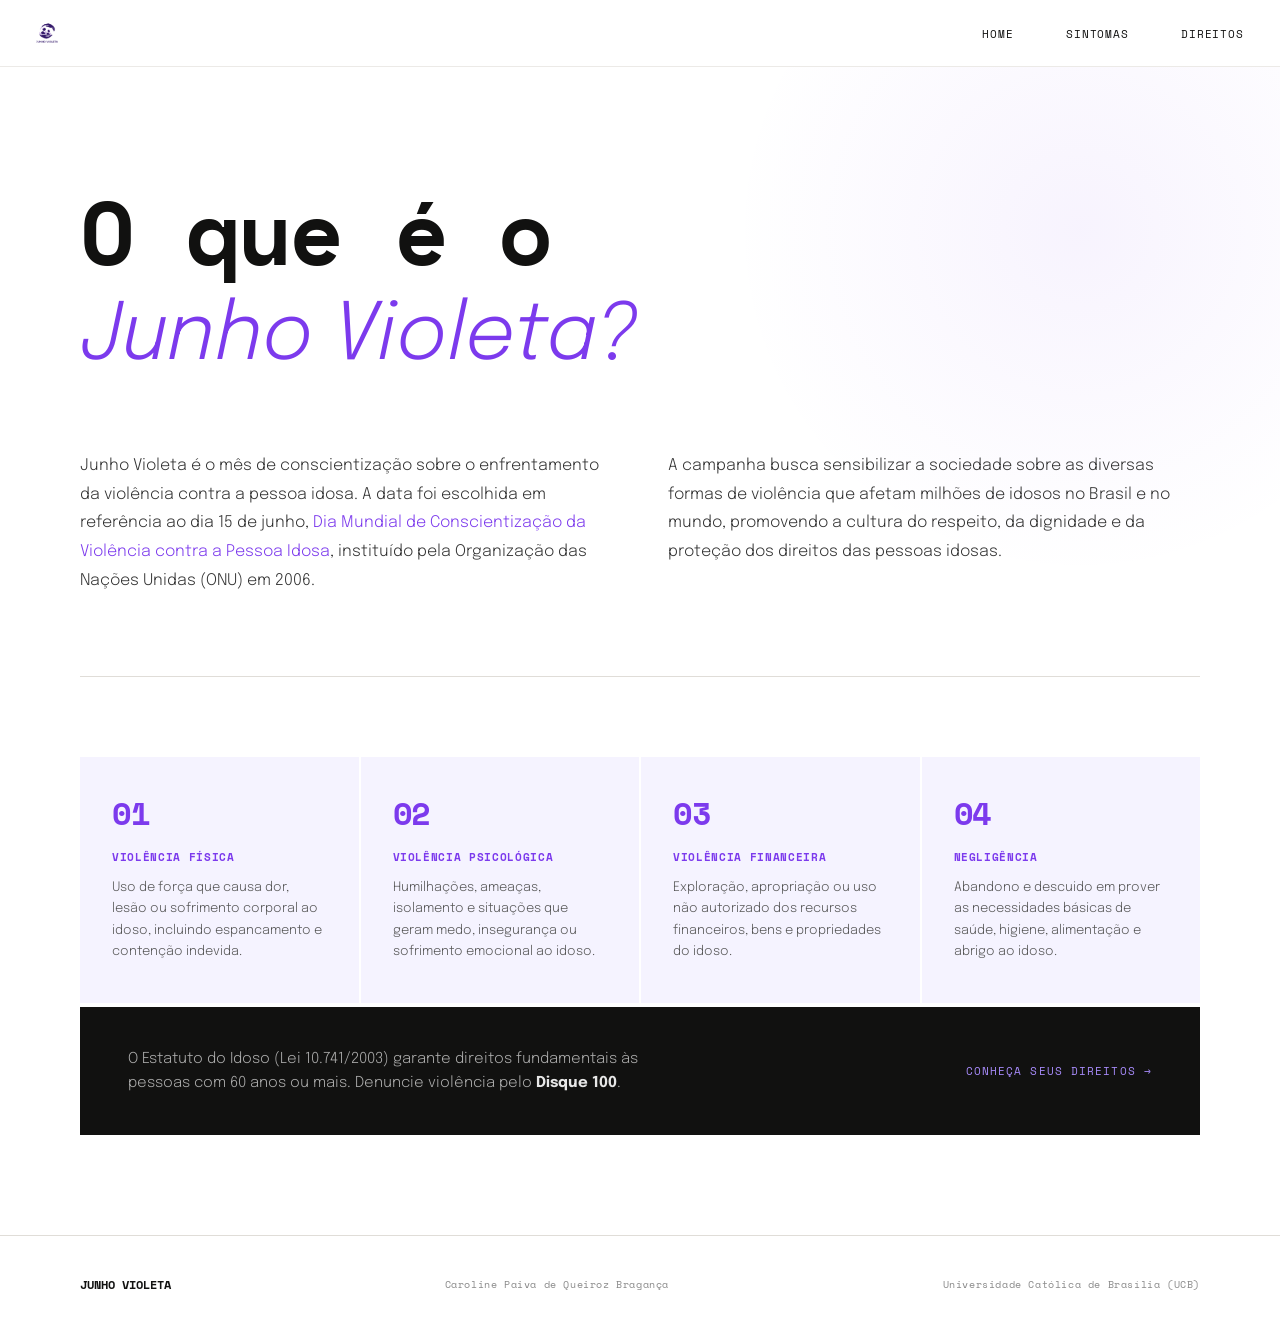
==== index.html @ 2c575200 "primeiro commit" ====
<!DOCTYPE html>
<html lang="pt-BR">
<head>
<meta charset="UTF-8">
<meta name="viewport" content="width=device-width, initial-scale=1.0">
<title>Junho Violeta</title>

<link rel="preconnect" href="https://fonts.googleapis.com">
<link rel="preconnect" href="https://fonts.gstatic.com" crossorigin>
<link href="https://fonts.googleapis.com/css2?family=Space+Mono:ital,wght@0,400;0,700;1,400&family=Epilogue:ital,wght@0,300;0,400;0,500;1,300;1,400&display=swap" rel="stylesheet">

<link rel="stylesheet" href="style.css">
</head>
<body>

<!-- NAV -->
<nav>
  <a href="index.html" class="nav-logo">
    <img src="novoidoso.png" alt="IDOSO">
  </a>
  <ul class="nav-links">
    <li><a href="index.html">Home</a></li>
    <li><a href="sintomas.html">Sintomas</a></li>
    <li><a href="direitos.html">Direitos</a></li>
  </ul>
</nav>
 
<!-- JUNHO VIOLETA -->
<section class="section-junho">
 
  <div class="junho-top">
    <span class="junho-tag"></span>
    <span class="junho-year"></span>
  </div>
 
  <div class="junho-hero-text">
    <h2 class="junho-heading">O que é o<br><em>Junho Violeta?</em></h2>
  </div>
 
  <div class="junho-body">
    <div class="junho-col">
      <p>Junho Violeta é o mês de conscientização sobre o enfrentamento da violência contra a pessoa idosa. A data foi escolhida em referência ao dia 15 de junho, <span style=color:#7c3aed>Dia Mundial de Conscientização da Violência contra a Pessoa Idosa</span>, instituído pela Organização das Nações Unidas (ONU) em 2006.</p>
    </div>
    <div class="junho-col">
      <p>A campanha busca sensibilizar a sociedade sobre as diversas formas de violência que afetam milhões de idosos no Brasil e no mundo, promovendo a cultura do respeito, da dignidade e da proteção dos direitos das pessoas idosas.</p>
    </div>
  </div>
 
  <div class="junho-pillars">
    <div class="junho-pillar">
      <div class="junho-pillar-num">01</div>
      <h3>Violência Física</h3>
      <p>Uso de força que causa dor, lesão ou sofrimento corporal ao idoso, incluindo espancamento e contenção indevida.</p>
    </div>
    <div class="junho-pillar">
      <div class="junho-pillar-num">02</div>
      <h3>Violência Psicológica</h3>
      <p>Humilhações, ameaças, isolamento e situações que geram medo, insegurança ou sofrimento emocional ao idoso.</p>
    </div>
    <div class="junho-pillar">
      <div class="junho-pillar-num">03</div>
      <h3>Violência Financeira</h3>
      <p>Exploração, apropriação ou uso não autorizado dos recursos financeiros, bens e propriedades do idoso.</p>
    </div>
    <div class="junho-pillar">
      <div class="junho-pillar-num">04</div>
      <h3>Negligência</h3>
      <p>Abandono e descuido em prover as necessidades básicas de saúde, higiene, alimentação e abrigo ao idoso.</p>
    </div>
  </div>
 
  <div class="junho-cta-strip">
    <p>O Estatuto do Idoso (Lei 10.741/2003) garante direitos fundamentais às pessoas com 60 anos ou mais. Denuncie violência pelo <strong style="color:rgba(255,255,255,0.9)">Disque 100</strong>.</p>
    <a href="direitos.html" class="junho-link">Conheça seus direitos →</a>
  </div>

 
</section>
 
<!-- FOOTER -->
<footer>
  <span class="footer-brand">JUNHO VIOLETA</span>
  <span class="footer-copy">Caroline Paiva de Queiroz Bragança</span>

  <span class="footer-copy"> Universidade Católica de Brasília (UCB) </span>
</footer>
 

</body>
---- style.css ----
*, *::before, *::after { 
    box-sizing: border-box;
    margin: 0; 
    padding: 0; }
 
  :root {
    --black: #111110;
    --white: #ffffff;
    --gray: #888;
    --violet: #7c3aed;
    --violet-light: #a78bfa;
    --violet-pale: #f5f3ff;
    --violet-mid: #ede9fe;
  }
 
  html { 
    font-size: 16px; 
    scroll-behavior: smooth; }
 
  body {
    background: var(--white);
    color: var(--black);
    font-family: "Epilogue", sans-serif;
    font-weight: 300;
    overflow-x: hidden;
  }
 
  @keyframes fadeUp {
    from { opacity: 0; transform: translateY(28px); }
    to   { opacity: 1; transform: translateY(0); }
  }
  @keyframes fadeIn {
    from { opacity: 0; }
    to   { opacity: 1; }
  }
 
  /* NAV */
  nav {
    position: fixed; top: 0; left: 0; right: 0; z-index: 100;
    display: flex; align-items: center; justify-content: space-between;
    padding: 22px 36px;
    background: rgba(255,255,255,0.92);
    backdrop-filter: blur(8px);
    border-bottom: 1px solid rgba(224,221,216,0.6);
  }

  .nav-logo {
  display: block;
  width: 22px;
  height: 22px;
  text-decoration: none;
  animation: fadeIn 0.5s ease both;
}

  .nav-logo img {
  width: 100%;
  height: 100%;
  object-fit: contain;
}
 
  .nav-links { 
    display: flex; 
    gap: 52px; 
    list-style: none; 
}

  .nav-links li { animation: fadeIn 0.5s ease both; }
  .nav-links li:nth-child(1) { animation-delay: 0.05s; }
  .nav-links li:nth-child(2) { animation-delay: 0.10s; }
  .nav-links li:nth-child(3) { animation-delay: 0.15s; }
 
  .nav-links a {
    font-family: "Space Mono", monospace; 
    font-size: 11px; 
    letter-spacing: 0.08em;
    color: var(--black); 
    text-decoration: none;
     text-transform: uppercase; 
     position: relative;
  }

  .nav-links a::after {
    content: ''; 
    position: absolute; 
    bottom: -2px;
     left: 0;
    width: 0;
    height: 1px; 
    background: var(--violet); 
    transition: width 0.3s ease;
  }

  .nav-links a:hover::after { width: 100%; }


 
  /* JUNHO VIOLETA */
  .section-junho {
    padding: 120px 80px 100px;
    background: var(--white);
    position: relative; overflow: hidden;
  }

  .section-junho::before {
    content: '';
    position: absolute; top: -120px; right: -150px;
    width: 700px; height: 700px;
    background: radial-gradient(ellipse, rgba(124,58,237,0.06) 0%, transparent 70%);
    pointer-events: none;
  }
 
  .junho-top {
    display: flex; justify-content: space-between; align-items: baseline;
    margin-bottom: 64px;
    animation: fadeUp 0.7s cubic-bezier(0.16,1,0.3,1) 0.1s both;
  }

  .junho-tag {
    font-family: "Space Mono", monospace;
    font-size: 10px; 
    letter-spacing: 0.2em; 
    text-transform: uppercase;
    color: var(--violet); 
    display: flex; 
    align-items: center; gap: 12px;
  }

  .junho-tag::before {
    content: none; 
    display: inline-block;
     width: 28px; 
     height: 2px; 
     background: var(--violet);

  }

  .junho-year {
    font-family: "Space Mono", monospace;
    font-size: 10px; 
    color: var(--gray); 
    letter-spacing: 0.1em;
  }
 
  .junho-hero-text {
    margin-bottom: 72px;
    animation: fadeUp 0.8s cubic-bezier(0.16,1,0.3,1) 0.2s both;
  }

  .junho-heading {
    font-family: "Space Mono", monospace;
    font-size: clamp(44px, 7vw, 96px);
    font-weight: 700; 
    line-height: 1.05; 
    letter-spacing: -0.03em;
  }

  .junho-heading em {
    font-style: italic; 
    font-family: "Epilogue", sans-serif;
    font-weight: 300; 
    color: var(--violet); 
    font-size: 0.88em; 
    letter-spacing: -0.01em;
  }
 
  .junho-body {
    display: grid; 
    grid-template-columns: 1fr 1fr; gap: 56px;
    margin-bottom: 80px; 
    padding-bottom: 80px; 
    border-bottom: 1px solid #e0ddd8;
    animation: fadeUp 0.8s cubic-bezier(0.16,1,0.3,1) 0.3s both;
  }

  .junho-col p { font-size: 16px; 
    line-height: 1.8; 
    color: #333; 
}




 
  /* Pillars */
  .junho-pillars {
    display: grid; 
    grid-template-columns: repeat(4, 1fr); 
    gap: 2px;
    margin-bottom: 4px;
    animation: fadeUp 0.8s cubic-bezier(0.16,1,0.3,1) 0.4s both;
  }

  .junho-pillar {
    padding: 40px 32px;
    background: var(--violet-pale);
    transition: background 0.3s ease;
    position: relative; overflow: hidden;
  }

  .junho-pillar::after {
    content: " "; 
    position: absolute; 
    bottom: 0; 
    left: 0; 
    right: 0; 
    height: 3px;
    background: var(--violet);
    transform: scaleX(0); transform-origin: left;
    transition: transform 0.4s cubic-bezier(0.16,1,0.3,1);
  }

  .junho-pillar:hover { background: var(--violet-mid); }
  .junho-pillar:hover::after { transform: scaleX(1); }
 
  .junho-pillar-num {
    font-family: "Space Mono", monospace;
    font-size: 32px; 
    font-weight: 700; 
    letter-spacing: -0.04em;
    color: var(--violet); 
    margin-bottom: 20px; 
    line-height: 1;
  }

  .junho-pillar h3 {
    font-family: "Space Mono", monospace; 
    font-size: 11px; 
    font-weight: 700;
    letter-spacing: 0.06em; 
    text-transform: uppercase; 
    color: var(--violet); 
    margin-bottom: 12px;
  }

  .junho-pillar p { font-size: 13px; 
    line-height: 1.65; 
    color: #555; }
 
  /* CTA */
  .junho-cta-strip {
    display: flex; 
    align-items: center; 
    justify-content: space-between; 
    gap: 40px;
    padding: 40px 48px; 
    background: var(--black); 
    color: var(--white);
    animation: fadeUp 0.8s cubic-bezier(0.16,1,0.3,1) 0.5s both;
  }

  .junho-cta-strip p { 
    font-size: 15px; 
    line-height: 1.6; 
    color: rgba(255,255,255,0.65); 
    max-width: 520px; 
}

  .junho-link {
    font-family: "Space Mono", monospace;
     font-size: 11px; 
     letter-spacing: 0.1em;
    text-transform: uppercase; 
    color: var(--violet-light); 
    text-decoration: none;
    white-space: nowrap; 
    transition: color 0.2s;
  }

  .junho-link:hover { color: var(--white); }




 
  /* DIREITOS */
  .section-direitos {
    padding: 100px 80px;
    background: var(--white);
    position: relative; overflow: hidden;
    border-top: 1px solid #e0ddd8;
  }
  .section-direitos::before {
    content: '';
    position: absolute; top: -120px; right: -150px;
    width: 600px; height: 600px;
    background: radial-gradient(ellipse, rgba(124,58,237,0.05) 0%, transparent 70%);
    pointer-events: none;
  }
 
  .direitos-header {
    margin-bottom: 72px;
    animation: fadeUp 0.8s cubic-bezier(0.16,1,0.3,1) 0.1s both;
  }
  .direitos-heading {
    font-family: "Space Mono", monospace;
    font-size: clamp(44px, 6vw, 88px);
    font-weight: 700; line-height: 1.05; letter-spacing: -0.03em;
    color: var(--black); margin: 28px 0 32px;
  }
  .direitos-heading em {
    font-style: italic; 
    font-family: "Epilogue", sans-serif;
    font-weight: 300; 
    color: var(--violet); 
    font-size: 0.88em;
  }

  .direitos-intro {
    font-size: 16px; 
    line-height: 1.75; 
    color: #333; 
    max-width: 100%;
  }
 
  .direitos-grid {
    display: grid; 
    grid-template-columns: repeat(3, 1fr); 
    gap: 2px;
    margin-bottom: 2px;
    animation: fadeUp 0.8s cubic-bezier(0.16,1,0.3,1) 0.25s both;
  }

  .direito-card {
    padding: 40px 32px 60px;
    background: var(--violet-pale);
    transition: background 0.3s ease;
    position: relative; 
    overflow: hidden;
  }

  .direito-card::after {
    content: ''; 
    position: absolute; 
    bottom: 0; 
    left: 0; 
    right: 0;
    height: 3px;
    background: var(--violet);
    transform: scaleX(0); 
    transform-origin: left;
    transition: transform 0.4s cubic-bezier(0.16,1,0.3,1);
  }

  .direito-card:hover { background: var(--violet-mid); }
  .direito-card:hover::after { transform: scaleX(1); }
 
  .direito-num {
    font-family: "Space Mono", monospace;
    font-size: 11px; 
    letter-spacing: 0.12em; 
    color: var(--violet); 
    margin-bottom: 20px;
  }

  .direito-card h3 {
    font-family: "Space Mono", monospace;
    font-size: 11px; 
    font-weight: 700; 
    letter-spacing: 0.06em; 
    text-transform: uppercase;
    color: var(--violet); 
    margin-bottom: 12px; 
    line-height: 1.4;
  }

  .direito-card p {
    font-size: 13px; 
    line-height: 1.65; 
    color: #555; 
    margin-bottom: 20px;
  }

  .direito-ref {
    font-family: "Space Mono", monospace;
    font-size: 10px; 
    letter-spacing: 0.1em; 
    text-transform: uppercase;
    color: rgba(124,58,237,0.45);
    position: absolute; 
    bottom: 24px; 
    left: 32px;
  }
 


  /* FOOTER */
  footer {
    padding: 40px 80px; 
    display: flex; 
    justify-content: space-between; 
    align-items: center;
    border-top: 1px solid #e0ddd8;
  }

  .footer-brand { 
    font-family: "Space Mono", monospace; 
    font-size: 12px; 
    font-weight: 700; 
}

  .footer-copy { 
    font-family: "Space Mono", monospace; 
    font-size: 10px;
     color: var(--gray); 
     letter-spacing: 0.06em; 
 }


  /* =============================================
     MEDIA QUERIES — RESPONSIVIDADE
     ============================================= */
 
  /* Laptop médio (até 1100px) */
  @media (max-width: 1100px) {
    .section-junho {
      padding: 100px 56px 80px;
    }
    .section-direitos {
      padding: 80px 56px;
    }
    footer {
      padding: 40px 56px;
    }
    .nav-links {
      gap: 36px;
    }
  }
 
  /* Laptop pequeno / janela menor (até 960px) */
  @media (max-width: 960px) {
    .section-junho {
      padding: 90px 40px 72px;
    }
    .section-direitos {
      padding: 72px 40px;
    }
    footer {
      padding: 36px 40px;
    }
 
    /* 4 colunas → 2 colunas */
    .junho-pillars {
      grid-template-columns: repeat(2, 1fr);
    }
 
    /* 3 colunas → 2 colunas */
    .direitos-grid {
      grid-template-columns: repeat(2, 1fr);
    }
 
    /* CTA strip: deixa o link quebrar linha se necessário */
    .junho-cta-strip {
      flex-wrap: wrap;
      gap: 24px;
      padding: 32px 36px;
    }
 
    .junho-cta-strip p {
      max-width: 100%;
    }
  }
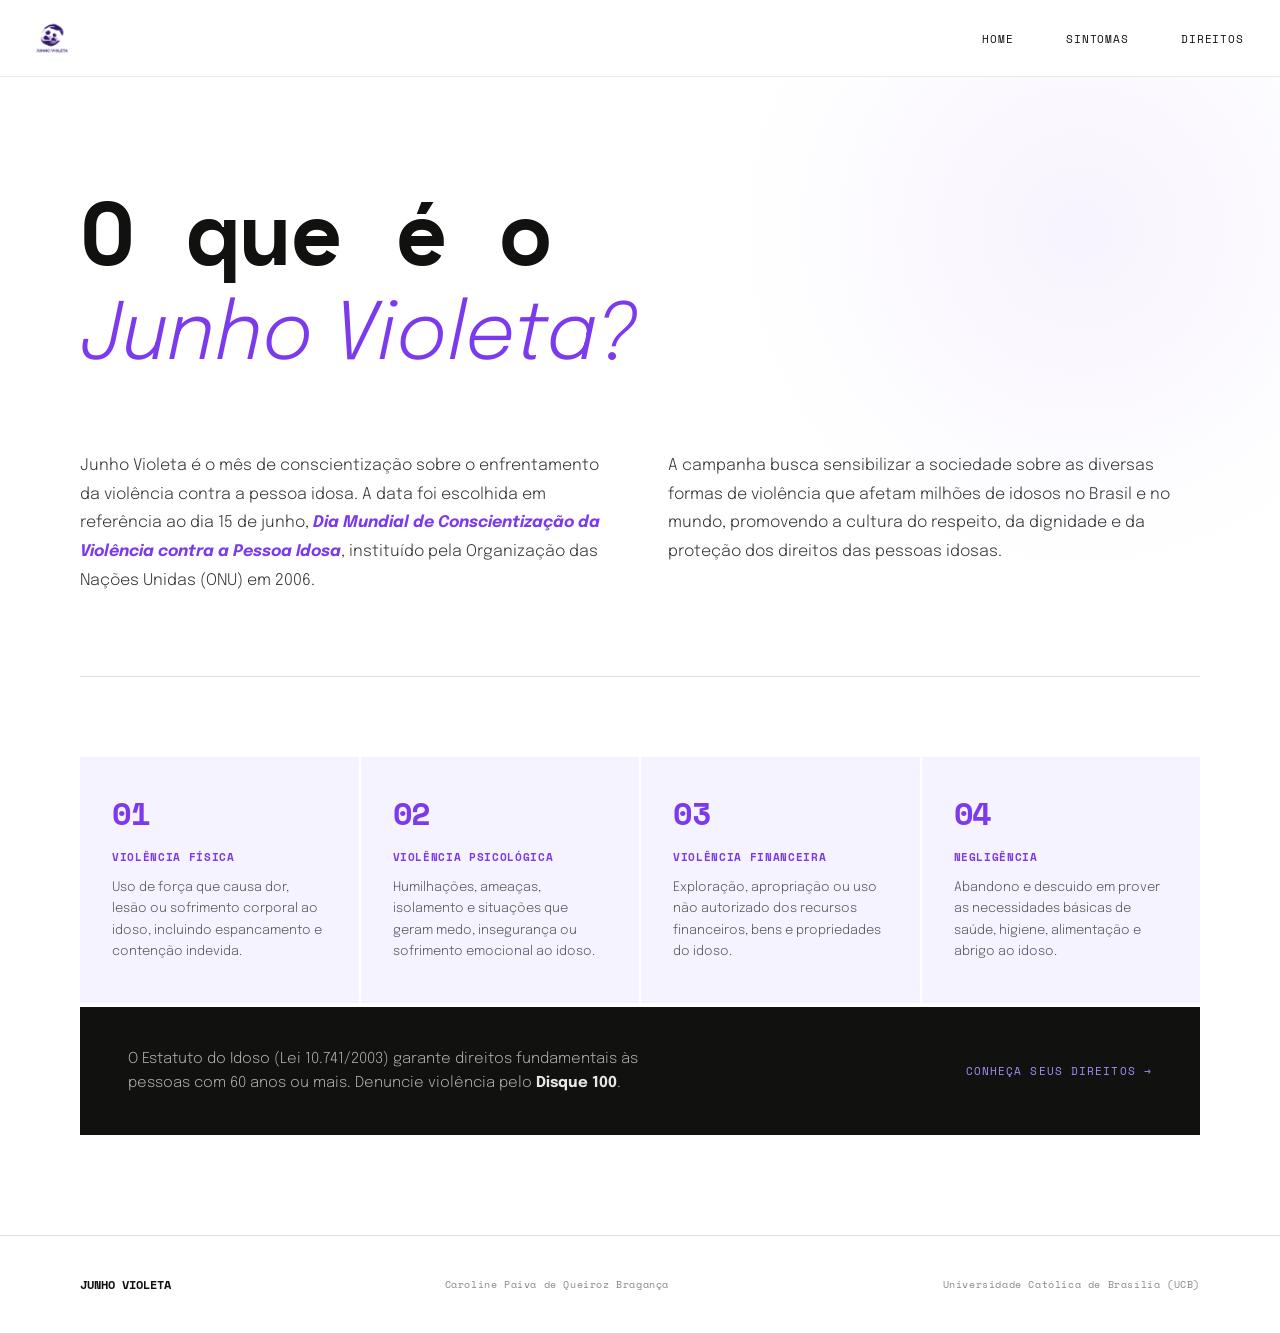
==== commit 56d42cfb: "segundo commit" ====
--- a/index.html
+++ b/index.html
@@ -39,7 +39,7 @@
  
   <div class="junho-body">
     <div class="junho-col">
-      <p>Junho Violeta é o mês de conscientização sobre o enfrentamento da violência contra a pessoa idosa. A data foi escolhida em referência ao dia 15 de junho, <span style=color:#7c3aed>Dia Mundial de Conscientização da Violência contra a Pessoa Idosa</span>, instituído pela Organização das Nações Unidas (ONU) em 2006.</p>
+      <p>Junho Violeta é o mês de conscientização sobre o enfrentamento da violência contra a pessoa idosa. A data foi escolhida em referência ao dia 15 de junho, <b><em><span style=color:#7c3aed>Dia Mundial de Conscientização da Violência contra a Pessoa Idosa</span></em></b>, instituído pela Organização das Nações Unidas (ONU) em 2006.</p>
     </div>
     <div class="junho-col">
       <p>A campanha busca sensibilizar a sociedade sobre as diversas formas de violência que afetam milhões de idosos no Brasil e no mundo, promovendo a cultura do respeito, da dignidade e da proteção dos direitos das pessoas idosas.</p>
--- a/style.css
+++ b/style.css
@@ -36,8 +36,14 @@
  
   /* NAV */
   nav {
-    position: fixed; top: 0; left: 0; right: 0; z-index: 100;
-    display: flex; align-items: center; justify-content: space-between;
+    position: fixed; 
+    top: 0; 
+    left: 0; 
+    right: 0; 
+    z-index: 100;
+    display: flex; 
+    align-items: center; 
+    justify-content: space-between;
     padding: 22px 36px;
     background: rgba(255,255,255,0.92);
     backdrop-filter: blur(8px);
@@ -46,8 +52,8 @@
 
   .nav-logo {
   display: block;
-  width: 22px;
-  height: 22px;
+  width: 32px;
+  height: 32px;
   text-decoration: none;
   animation: fadeIn 0.5s ease both;
 }
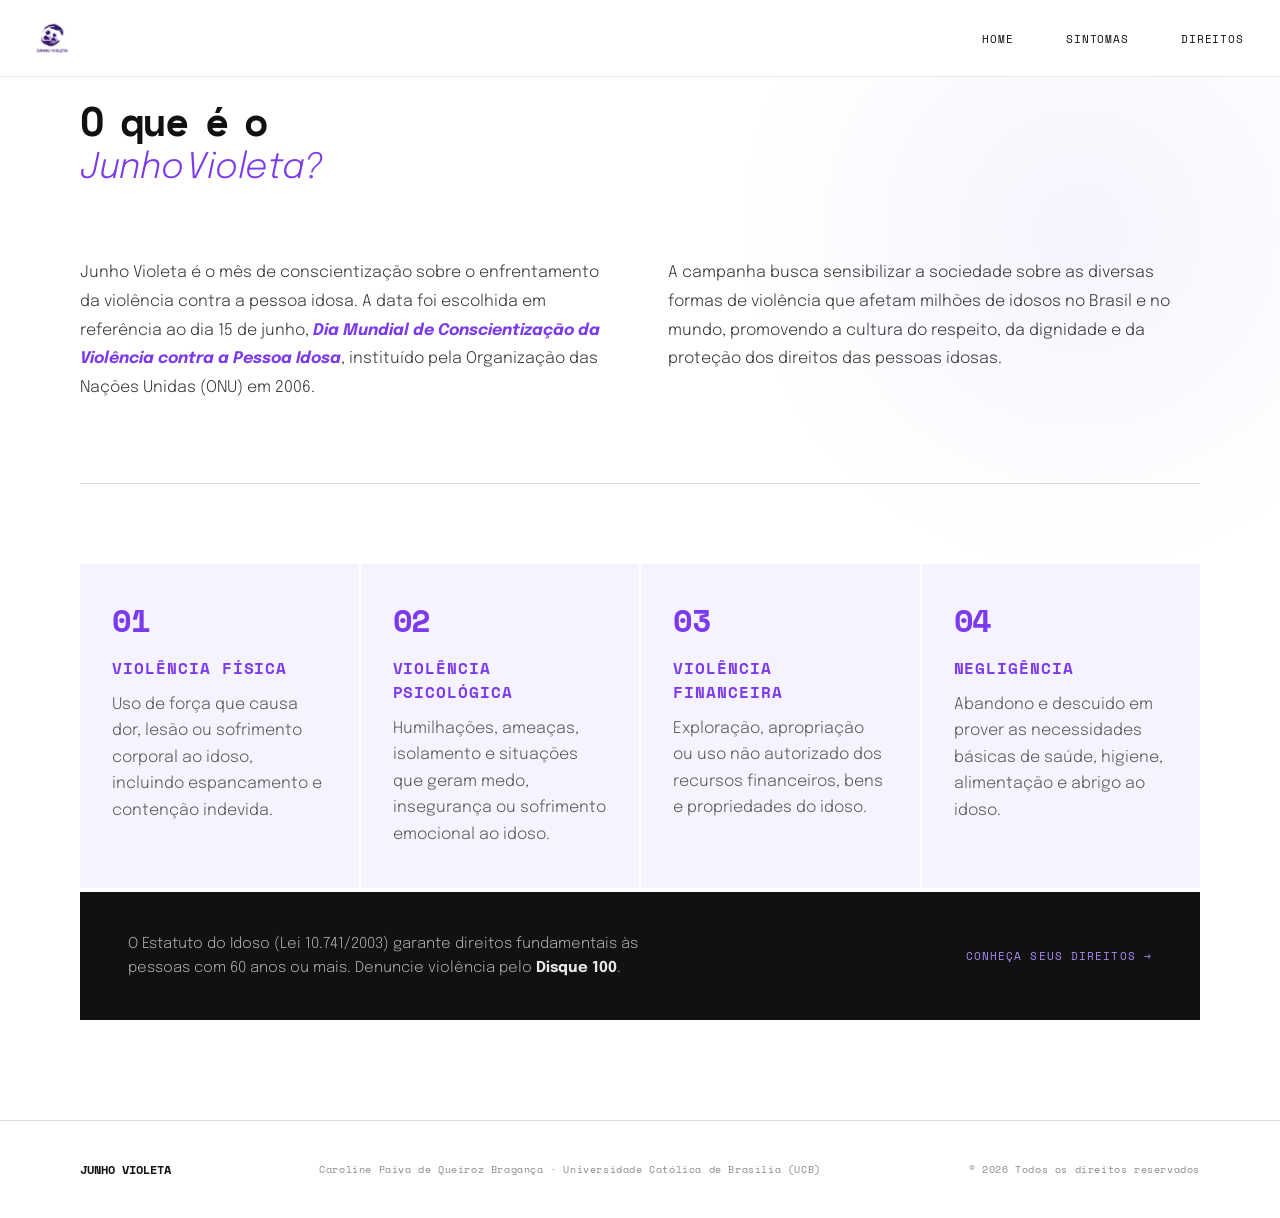
==== commit 3f829bd2: "tamanho da fonte" ====
--- a/index.html
+++ b/index.html
@@ -27,11 +27,6 @@
  
 <!-- JUNHO VIOLETA -->
 <section class="section-junho">
- 
-  <div class="junho-top">
-    <span class="junho-tag"></span>
-    <span class="junho-year"></span>
-  </div>
  
   <div class="junho-hero-text">
     <h2 class="junho-heading">O que é o<br><em>Junho Violeta?</em></h2>
@@ -80,9 +75,8 @@
 <!-- FOOTER -->
 <footer>
   <span class="footer-brand">JUNHO VIOLETA</span>
-  <span class="footer-copy">Caroline Paiva de Queiroz Bragança</span>
-
-  <span class="footer-copy"> Universidade Católica de Brasília (UCB) </span>
+  <span class="footer-copy">Caroline Paiva de Queiroz Bragança · Universidade Católica de Brasília (UCB)</span>
+  <span class="footer-copy">© 2026 Todos os direitos reservados</span>
 </footer>
  
 
--- a/style.css
+++ b/style.css
@@ -1,4 +1,4 @@
- *, *::before, *::after { 
+*, *::before, *::after { 
     box-sizing: border-box;
     margin: 0; 
     padding: 0; }
@@ -22,6 +22,7 @@
     color: var(--black);
     font-family: "Epilogue", sans-serif;
     font-weight: 300;
+    font-size: 16px;
     overflow-x: hidden;
   }
  
@@ -102,7 +103,7 @@
  
   /* JUNHO VIOLETA */
   .section-junho {
-    padding: 120px 80px 100px;
+    padding: 100px 80px 100px;
     background: var(--white);
     position: relative; overflow: hidden;
   }
@@ -154,10 +155,11 @@
 
   .junho-heading {
     font-family: "Space Mono", monospace;
-    font-size: clamp(44px, 7vw, 96px);
+    font-size: 40px;
     font-weight: 700; 
     line-height: 1.05; 
     letter-spacing: -0.03em;
+    word-spacing: -0.15em;
   }
 
   .junho-heading em {
@@ -230,7 +232,7 @@
 
   .junho-pillar h3 {
     font-family: "Space Mono", monospace; 
-    font-size: 11px; 
+    font-size: 16px; 
     font-weight: 700;
     letter-spacing: 0.06em; 
     text-transform: uppercase; 
@@ -238,7 +240,7 @@
     margin-bottom: 12px;
   }
 
-  .junho-pillar p { font-size: 13px; 
+  .junho-pillar p { font-size: 16px; 
     line-height: 1.65; 
     color: #555; }
  
@@ -299,7 +301,7 @@
   }
   .direitos-heading {
     font-family: "Space Mono", monospace;
-    font-size: clamp(44px, 6vw, 88px);
+    font-size: 40px;
     font-weight: 700; line-height: 1.05; letter-spacing: -0.03em;
     color: var(--black); margin: 28px 0 32px;
   }
@@ -360,7 +362,7 @@
 
   .direito-card h3 {
     font-family: "Space Mono", monospace;
-    font-size: 11px; 
+    font-size: 16px; 
     font-weight: 700; 
     letter-spacing: 0.06em; 
     text-transform: uppercase;
@@ -370,7 +372,7 @@
   }
 
   .direito-card p {
-    font-size: 13px; 
+    font-size: 16px; 
     line-height: 1.65; 
     color: #555; 
     margin-bottom: 20px;
@@ -464,6 +466,4 @@
     .junho-cta-strip p {
       max-width: 100%;
     }
-  }
- 
-    +  }
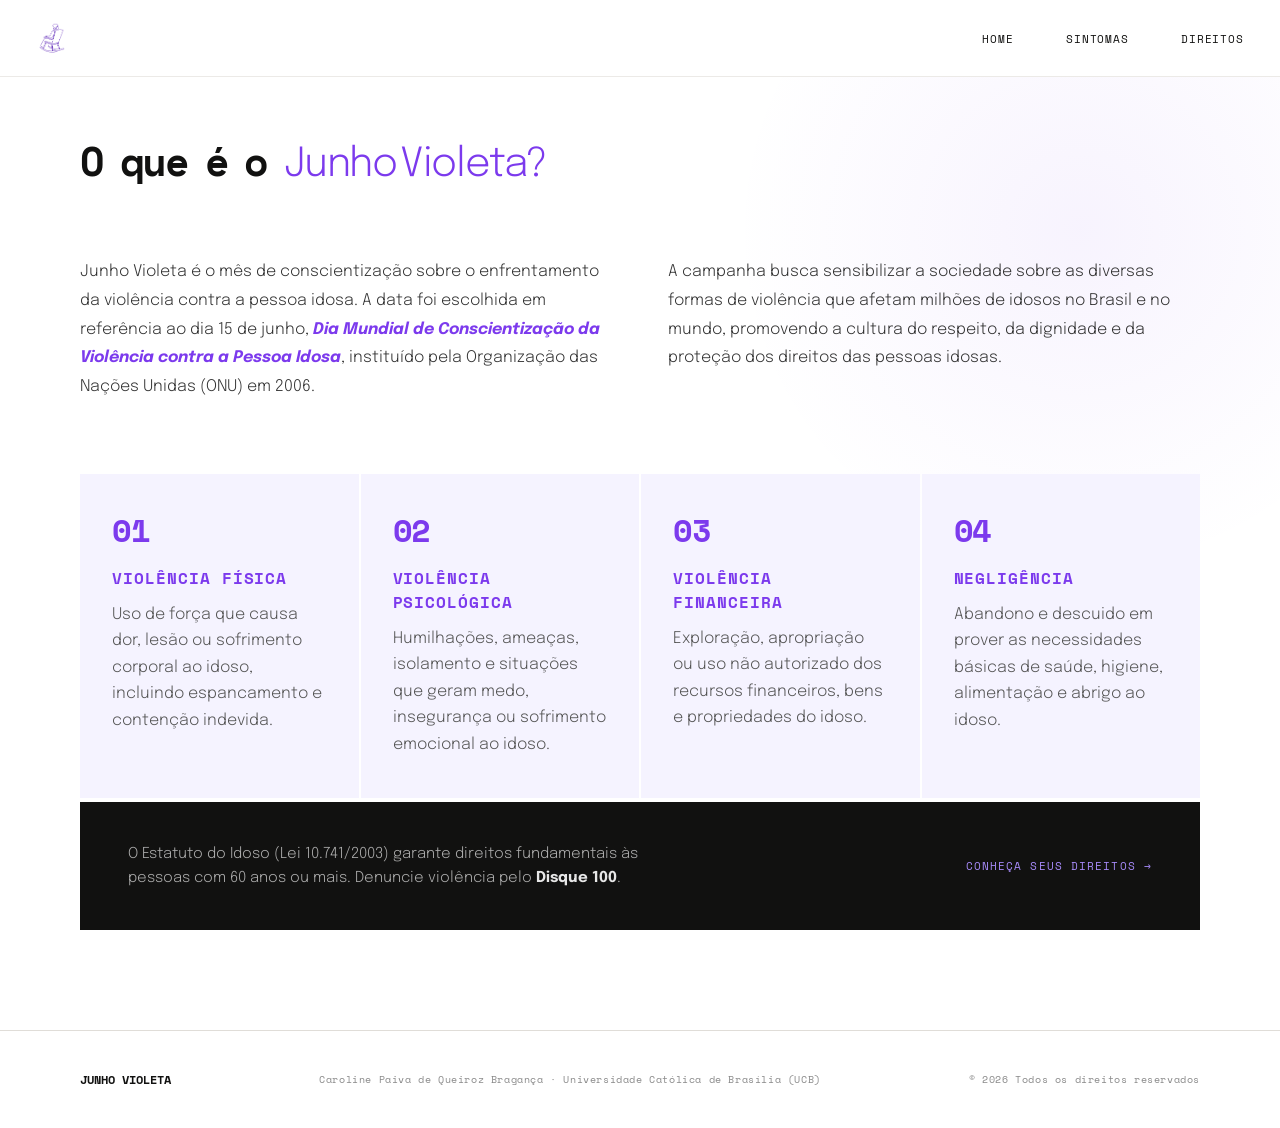
==== commit c1e8c3bf: "alteraçao de fonte" ====
--- a/index.html
+++ b/index.html
@@ -29,7 +29,7 @@
 <section class="section-junho">
  
   <div class="junho-hero-text">
-    <h2 class="junho-heading">O que é o<br><em>Junho Violeta?</em></h2>
+    <h2 class="junho-heading">O que é o <span style="color:#7c3aed; font-family:'Epilogue',sans-serif; font-weight:300;">Junho   Violeta?</span></h2></h2>
   </div>
  
   <div class="junho-body">
--- a/style.css
+++ b/style.css
@@ -103,7 +103,7 @@
  
   /* JUNHO VIOLETA */
   .section-junho {
-    padding: 100px 80px 100px;
+    padding: 140px 80px 100px;
     background: var(--white);
     position: relative; overflow: hidden;
   }
@@ -163,7 +163,7 @@
   }
 
   .junho-heading em {
-    font-style: italic; 
+    font-style: bold;
     font-family: "Epilogue", sans-serif;
     font-weight: 300; 
     color: var(--violet); 
@@ -174,9 +174,8 @@
   .junho-body {
     display: grid; 
     grid-template-columns: 1fr 1fr; gap: 56px;
-    margin-bottom: 80px; 
-    padding-bottom: 80px; 
-    border-bottom: 1px solid #e0ddd8;
+    margin-bottom: 72px; 
+    padding-bottom: 0px; 
     animation: fadeUp 0.8s cubic-bezier(0.16,1,0.3,1) 0.3s both;
   }
 
@@ -306,7 +305,7 @@
     color: var(--black); margin: 28px 0 32px;
   }
   .direitos-heading em {
-    font-style: italic; 
+    font-style: bold; 
     font-family: "Epilogue", sans-serif;
     font-weight: 300; 
     color: var(--violet); 
@@ -421,7 +420,7 @@
   /* Laptop médio (até 1100px) */
   @media (max-width: 1100px) {
     .section-junho {
-      padding: 100px 56px 80px;
+      padding: 140px 56px 80px;
     }
     .section-direitos {
       padding: 80px 56px;
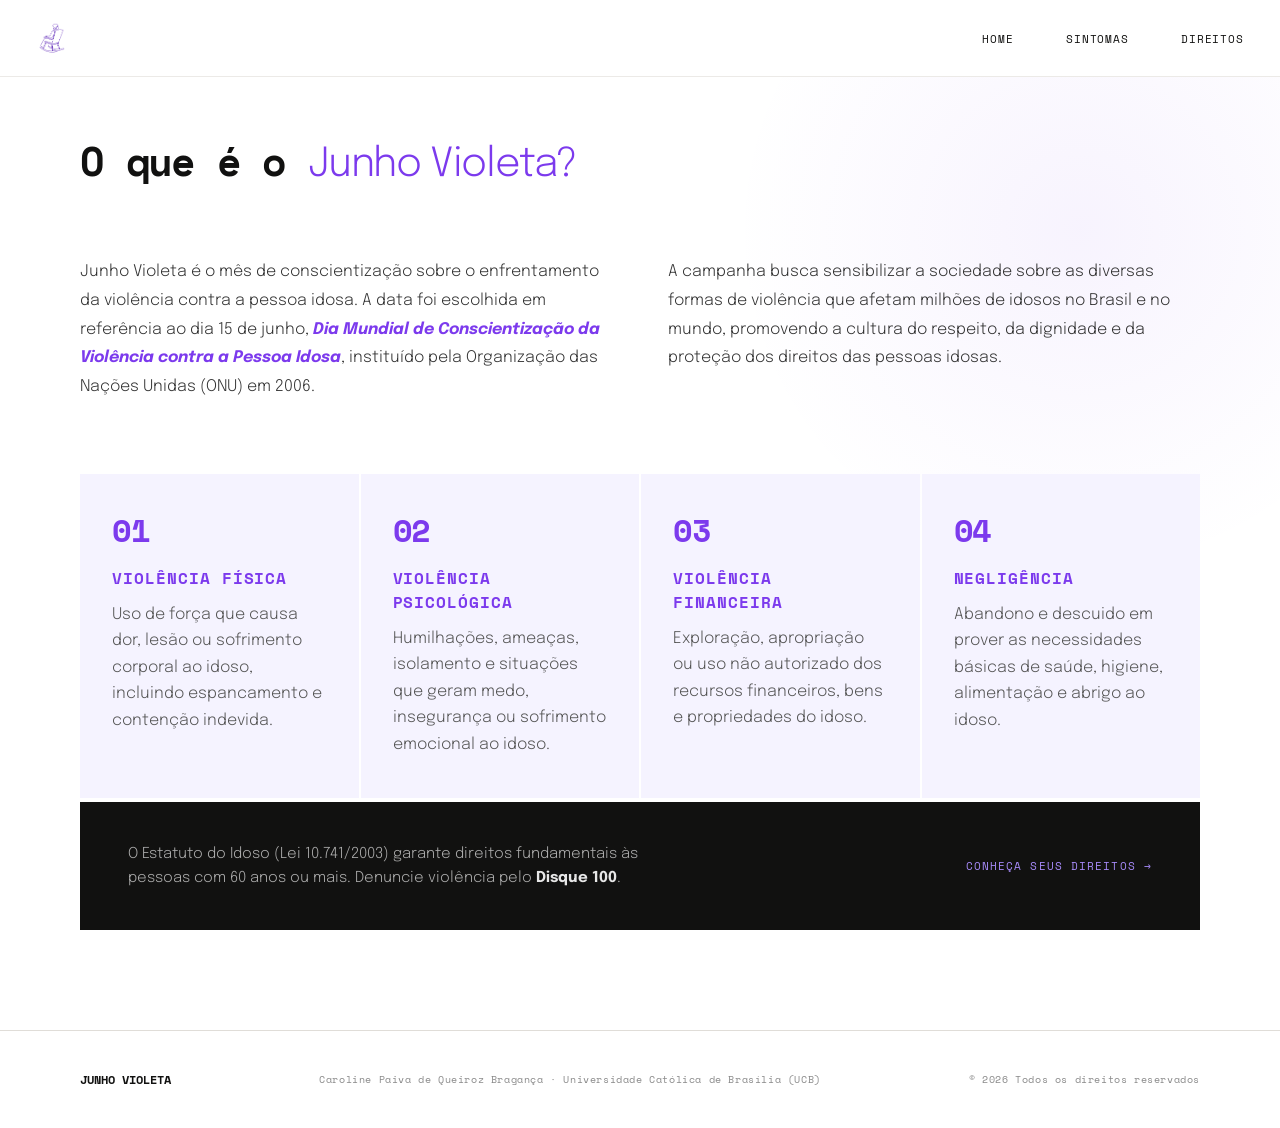
==== commit d781b166: "espaçamento" ====
--- a/index.html
+++ b/index.html
@@ -29,7 +29,7 @@
 <section class="section-junho">
  
   <div class="junho-hero-text">
-    <h2 class="junho-heading">O que é o <span style="color:#7c3aed; font-family:'Epilogue',sans-serif; font-weight:300;">Junho   Violeta?</span></h2></h2>
+    <h2 class="junho-heading">O que é o <span style="color:#7c3aed; font-family:'Epilogue',sans-serif; font-weight:300;">Junho Violeta?</span></h2>
   </div>
  
   <div class="junho-body">
--- a/style.css
+++ b/style.css
@@ -159,7 +159,6 @@
     font-weight: 700; 
     line-height: 1.05; 
     letter-spacing: -0.03em;
-    word-spacing: -0.15em;
   }
 
   .junho-heading em {
